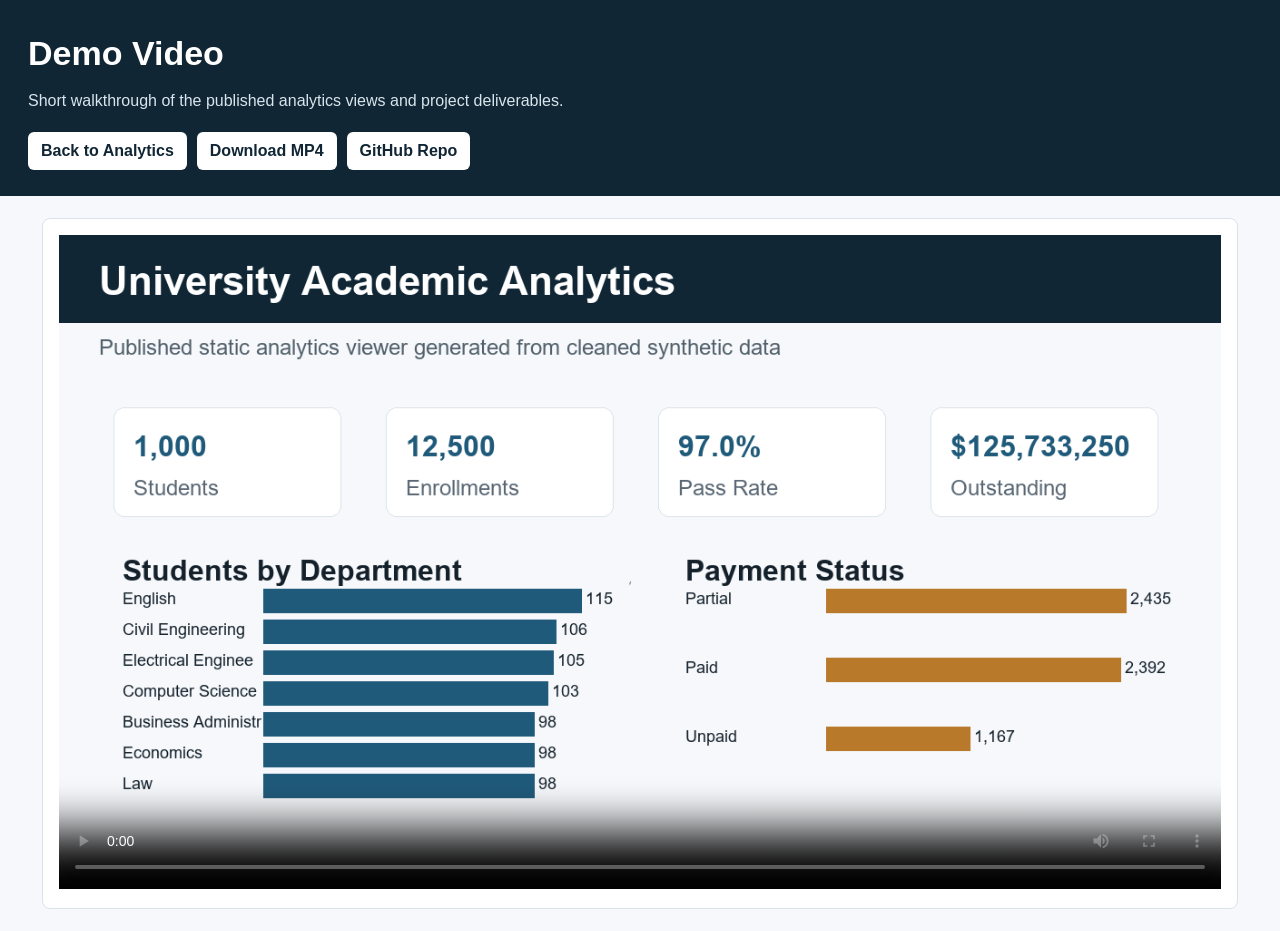
==== docs/demo.html @ 6539edd6 "Add published analytics viewer and demo video" ====
<!doctype html><html lang="en"><head><meta charset="utf-8"><meta name="viewport" content="width=device-width, initial-scale=1"><title>Demo Video - University Academic Analytics</title><link rel="stylesheet" href="assets/style.css"></head><body><header><h1>Demo Video</h1><p>Short walkthrough of the published analytics views and project deliverables.</p><div class="bar"><a href="index.html">Back to Analytics</a><a href="downloads/University_Analytics_Demo.mp4">Download MP4</a><a href="https://github.com/Monokayser/University-PowerBI-Analytics">GitHub Repo</a></div></header><main class="wrap"><section class="panel"><video controls width="100%" poster="assets/demo-poster.png"><source src="downloads/University_Analytics_Demo.mp4" type="video/mp4"></video></section></main></body></html>
---- docs/assets/style.css ----
:root{--ink:#14212b;--muted:#5a6875;--line:#dbe3ea;--bg:#f6f8fb;--panel:#fff;--blue:#1f5a7a;--green:#5d7f3a;--gold:#b8792b;--red:#ad3f4a;--teal:#2f7e7a}*{box-sizing:border-box}body{margin:0;font-family:Segoe UI,Arial,sans-serif;color:var(--ink);background:var(--bg)}header{background:#102634;color:white;padding:34px 28px 26px}header h1{margin:0;font-size:34px}header p{max-width:980px;line-height:1.55;color:#d8e5ec}.bar{display:flex;gap:10px;flex-wrap:wrap;margin-top:18px}.bar a{background:white;color:#102634;text-decoration:none;border-radius:6px;padding:10px 13px;font-weight:600}.wrap{max-width:1240px;margin:0 auto;padding:22px}.notice{border-left:4px solid var(--gold);background:#fff8ec;padding:13px 16px;margin:0 0 18px}.kpis{display:grid;grid-template-columns:repeat(4,1fr);gap:12px}.kpi{background:var(--panel);border:1px solid var(--line);border-radius:8px;padding:16px}.kpi b{display:block;font-size:28px;color:var(--blue)}.kpi span{color:var(--muted);font-size:13px}.grid{display:grid;grid-template-columns:repeat(2,1fr);gap:14px;margin-top:14px}.panel{background:var(--panel);border:1px solid var(--line);border-radius:8px;padding:16px}.panel h2{font-size:18px;margin:0 0 12px}.wide{grid-column:1/-1}canvas{width:100%;height:300px}.findings{display:grid;grid-template-columns:repeat(2,1fr);gap:12px}.finding{border:1px solid var(--line);border-radius:8px;padding:12px;background:#fbfdff}.finding b{color:var(--blue)}table{width:100%;border-collapse:collapse;font-size:13px}th,td{border-bottom:1px solid var(--line);padding:8px;text-align:left}th{background:#eef3f7}footer{padding:30px;color:var(--muted)}@media(max-width:850px){.kpis,.grid,.findings{grid-template-columns:1fr}header h1{font-size:28px}}
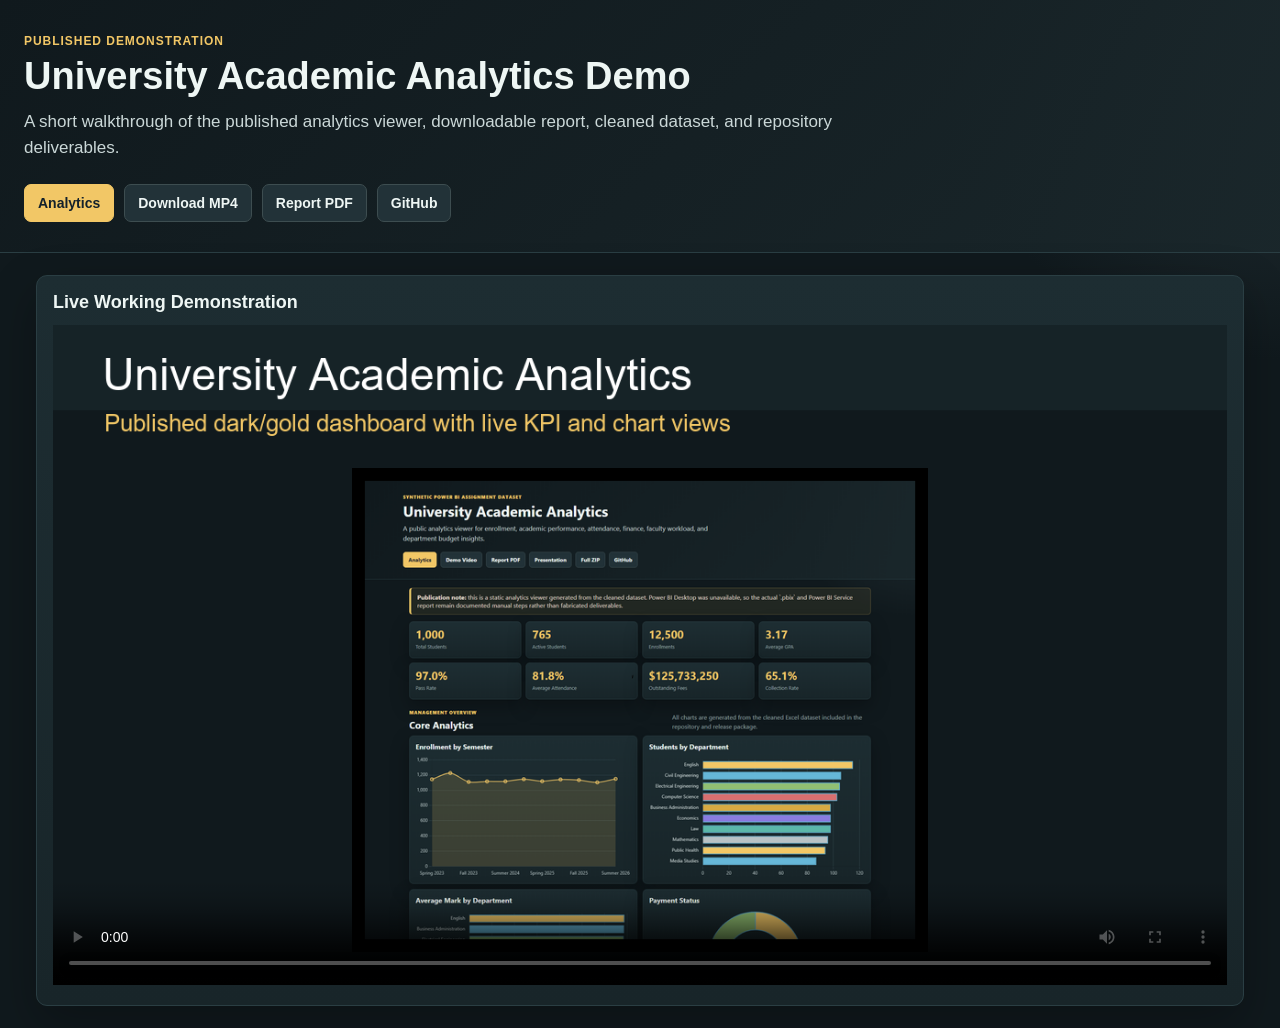
==== commit 97c928cf: "Finalize academic analytics report and published UI" ====
--- a/docs/demo.html
+++ b/docs/demo.html
@@ -1 +1,33 @@
-<!doctype html><html lang="en"><head><meta charset="utf-8"><meta name="viewport" content="width=device-width, initial-scale=1"><title>Demo Video - University Academic Analytics</title><link rel="stylesheet" href="assets/style.css"></head><body><header><h1>Demo Video</h1><p>Short walkthrough of the published analytics views and project deliverables.</p><div class="bar"><a href="index.html">Back to Analytics</a><a href="downloads/University_Analytics_Demo.mp4">Download MP4</a><a href="https://github.com/Monokayser/University-PowerBI-Analytics">GitHub Repo</a></div></header><main class="wrap"><section class="panel"><video controls width="100%" poster="assets/demo-poster.png"><source src="downloads/University_Analytics_Demo.mp4" type="video/mp4"></video></section></main></body></html>+<!doctype html>
+<html lang="en">
+<head>
+  <meta charset="utf-8">
+  <meta name="viewport" content="width=device-width, initial-scale=1">
+  <title>Demo Video - University Academic Analytics</title>
+  <link rel="stylesheet" href="assets/style.css">
+</head>
+<body>
+  <header class="hero">
+    <div class="hero-inner">
+      <p class="eyebrow">Published Demonstration</p>
+      <h1><span>University Academic</span> <span>Analytics Demo</span></h1>
+      <p class="hero-copy">A short walkthrough of the published analytics viewer, downloadable report, cleaned dataset, and repository deliverables.</p>
+      <nav class="actions" aria-label="Demo links">
+        <a href="index.html">Analytics</a>
+        <a href="downloads/University_Analytics_Demo.mp4">Download MP4</a>
+        <a href="downloads/PowerBI_Project_Report.pdf">Report PDF</a>
+        <a href="https://github.com/Monokayser/University-PowerBI-Analytics">GitHub</a>
+      </nav>
+    </div>
+  </header>
+
+  <main class="wrap">
+    <section class="panel wide">
+      <h3>Live Working Demonstration</h3>
+      <video controls width="100%" poster="assets/demo-poster.png">
+        <source src="downloads/University_Analytics_Demo.mp4" type="video/mp4">
+      </video>
+    </section>
+  </main>
+</body>
+</html>
--- a/docs/assets/style.css
+++ b/docs/assets/style.css
@@ -1,2 +1,296 @@
-
-:root{--ink:#14212b;--muted:#5a6875;--line:#dbe3ea;--bg:#f6f8fb;--panel:#fff;--blue:#1f5a7a;--green:#5d7f3a;--gold:#b8792b;--red:#ad3f4a;--teal:#2f7e7a}*{box-sizing:border-box}body{margin:0;font-family:Segoe UI,Arial,sans-serif;color:var(--ink);background:var(--bg)}header{background:#102634;color:white;padding:34px 28px 26px}header h1{margin:0;font-size:34px}header p{max-width:980px;line-height:1.55;color:#d8e5ec}.bar{display:flex;gap:10px;flex-wrap:wrap;margin-top:18px}.bar a{background:white;color:#102634;text-decoration:none;border-radius:6px;padding:10px 13px;font-weight:600}.wrap{max-width:1240px;margin:0 auto;padding:22px}.notice{border-left:4px solid var(--gold);background:#fff8ec;padding:13px 16px;margin:0 0 18px}.kpis{display:grid;grid-template-columns:repeat(4,1fr);gap:12px}.kpi{background:var(--panel);border:1px solid var(--line);border-radius:8px;padding:16px}.kpi b{display:block;font-size:28px;color:var(--blue)}.kpi span{color:var(--muted);font-size:13px}.grid{display:grid;grid-template-columns:repeat(2,1fr);gap:14px;margin-top:14px}.panel{background:var(--panel);border:1px solid var(--line);border-radius:8px;padding:16px}.panel h2{font-size:18px;margin:0 0 12px}.wide{grid-column:1/-1}canvas{width:100%;height:300px}.findings{display:grid;grid-template-columns:repeat(2,1fr);gap:12px}.finding{border:1px solid var(--line);border-radius:8px;padding:12px;background:#fbfdff}.finding b{color:var(--blue)}table{width:100%;border-collapse:collapse;font-size:13px}th,td{border-bottom:1px solid var(--line);padding:8px;text-align:left}th{background:#eef3f7}footer{padding:30px;color:var(--muted)}@media(max-width:850px){.kpis,.grid,.findings{grid-template-columns:1fr}header h1{font-size:28px}}
+:root {
+  --bg: #10191d;
+  --panel: #182529;
+  --panel-2: #1d2d32;
+  --ink: #eef6f4;
+  --muted: #9aa9aa;
+  --line: #2a3e43;
+  --gold: #f2c766;
+  --gold-2: #d8aa43;
+  --cyan: #66b7d8;
+  --green: #91bf72;
+  --red: #d96f6f;
+  --shadow: 0 18px 48px rgba(0, 0, 0, 0.28);
+}
+
+* { box-sizing: border-box; }
+
+body {
+  margin: 0;
+  font-family: "Segoe UI", Arial, sans-serif;
+  color: var(--ink);
+  background: radial-gradient(circle at top right, #263439 0, var(--bg) 360px);
+  overflow-x: hidden;
+}
+
+.hero {
+  border-bottom: 1px solid var(--line);
+  background: linear-gradient(135deg, rgba(16,25,29,.96), rgba(26,39,43,.92));
+  padding: 34px 24px 30px;
+}
+
+.hero-inner,
+.wrap {
+  width: auto;
+  max-width: 1240px;
+  margin: 0 auto;
+}
+
+.eyebrow {
+  margin: 0 0 8px;
+  color: var(--gold);
+  font-size: 12px;
+  font-weight: 800;
+  letter-spacing: .08em;
+  text-transform: uppercase;
+}
+
+.hero h1 {
+  margin: 0;
+  font-size: 38px;
+  line-height: 1.08;
+  max-width: 100%;
+  overflow-wrap: anywhere;
+}
+
+.hero h1 span { display: inline; }
+
+.hero-copy {
+  max-width: 860px;
+  margin: 12px 0 0;
+  color: #cbd8d8;
+  font-size: 17px;
+  line-height: 1.55;
+}
+
+.actions {
+  display: flex;
+  gap: 10px;
+  flex-wrap: wrap;
+  margin-top: 22px;
+}
+
+.actions a {
+  border: 1px solid #3d4d50;
+  background: #223238;
+  color: var(--ink);
+  text-decoration: none;
+  border-radius: 7px;
+  padding: 10px 13px;
+  font-weight: 750;
+  font-size: 14px;
+}
+
+.actions a:first-child,
+.actions a:hover {
+  background: var(--gold);
+  border-color: var(--gold);
+  color: #13212b;
+}
+
+.wrap { padding: 22px 16px; }
+
+.notice {
+  border: 1px solid rgba(242,199,102,.34);
+  border-left: 5px solid var(--gold);
+  background: rgba(242,199,102,.08);
+  color: #e7ded0;
+  padding: 13px 16px;
+  margin-bottom: 18px;
+  border-radius: 8px;
+  overflow-wrap: anywhere;
+}
+
+.kpis {
+  display: grid;
+  grid-template-columns: repeat(4, minmax(0, 1fr));
+  gap: 12px;
+}
+
+.kpi {
+  min-height: 96px;
+  background: linear-gradient(180deg, #1e2e33, #182529);
+  border: 1px solid var(--line);
+  border-radius: 10px;
+  padding: 16px;
+  box-shadow: var(--shadow);
+}
+
+.kpi b {
+  display: block;
+  color: var(--gold);
+  font-size: 29px;
+  line-height: 1.15;
+}
+
+.kpi span {
+  display: block;
+  margin-top: 7px;
+  color: var(--muted);
+  font-size: 13px;
+}
+
+.section-head {
+  display: flex;
+  align-items: end;
+  justify-content: space-between;
+  gap: 24px;
+  margin: 26px 0 12px;
+}
+
+.section-head h2 {
+  margin: 0;
+  font-size: 25px;
+}
+
+.section-head p:last-child {
+  max-width: 520px;
+  margin: 0;
+  color: var(--muted);
+  line-height: 1.5;
+}
+
+.grid {
+  display: grid;
+  grid-template-columns: repeat(2, minmax(0, 1fr));
+  gap: 14px;
+}
+
+.panel {
+  min-width: 0;
+  background: linear-gradient(180deg, var(--panel-2), var(--panel));
+  border: 1px solid var(--line);
+  border-radius: 11px;
+  padding: 16px;
+  box-shadow: var(--shadow);
+  overflow: hidden;
+}
+
+.panel h3 {
+  margin: 0 0 12px;
+  font-size: 18px;
+}
+
+.wide { grid-column: 1 / -1; }
+
+.chart-box {
+  position: relative;
+  width: 100%;
+  height: 318px;
+  overflow: hidden;
+}
+
+.chart-box.compact { height: 285px; }
+
+.chart-box canvas {
+  display: block;
+  width: 100% !important;
+  height: 100% !important;
+}
+
+.chart-fallback {
+  display: grid;
+  min-height: 100%;
+  place-items: center;
+  border: 1px dashed #52696e;
+  border-radius: 8px;
+  color: #cbd8d8;
+  padding: 18px;
+  text-align: center;
+}
+
+.table-wrap { overflow-x: auto; }
+
+table {
+  width: 100%;
+  border-collapse: collapse;
+  font-size: 13px;
+}
+
+th,
+td {
+  border-bottom: 1px solid var(--line);
+  padding: 10px 8px;
+  text-align: left;
+  white-space: nowrap;
+}
+
+th {
+  background: #24363c;
+  color: var(--gold);
+}
+
+td { color: #d8e1e1; }
+
+.findings {
+  display: grid;
+  grid-template-columns: repeat(2, minmax(0, 1fr));
+  gap: 12px;
+}
+
+.finding {
+  border: 1px solid var(--line);
+  border-radius: 10px;
+  padding: 13px;
+  background: #172429;
+}
+
+.finding b { color: var(--gold); }
+.finding p { margin: 8px 0 0; color: #cad5d5; line-height: 1.45; }
+
+.evidence {
+  display: grid;
+  grid-template-columns: repeat(2, minmax(0, 1fr));
+  gap: 14px;
+}
+
+.evidence img {
+  width: 100%;
+  border: 1px solid var(--line);
+  border-radius: 10px;
+}
+
+.footer {
+  color: var(--muted);
+  padding-bottom: 34px;
+}
+
+@media (max-width: 900px) {
+  .hero-inner,
+  .wrap {
+    width: 100%;
+    max-width: none;
+  }
+
+  .kpis,
+  .grid,
+  .findings,
+  .evidence {
+    grid-template-columns: 1fr;
+  }
+
+  .hero h1 { font-size: 28px; line-height: 1.16; }
+  .hero h1 span { display: block; }
+  .hero-copy { max-width: 100%; overflow-wrap: anywhere; }
+  .section-head { display: block; }
+  .chart-box { height: 300px; }
+  .actions {
+    display: grid;
+    grid-template-columns: 1fr;
+  }
+  .actions a {
+    min-width: 0;
+    text-align: center;
+  }
+}
+
+@media (max-width: 430px) {
+  .hero { padding-left: 16px; padding-right: 16px; }
+  .wrap { padding-left: 16px; padding-right: 16px; }
+  .hero h1 { font-size: 22px; line-height: 1.2; }
+  .hero h1 span { display: block; }
+  .hero-copy { font-size: 16px; overflow-wrap: anywhere; }
+  .section-head h2 { font-size: 22px; }
+  .panel { padding: 14px; }
+  .chart-box { height: 280px; }
+}
